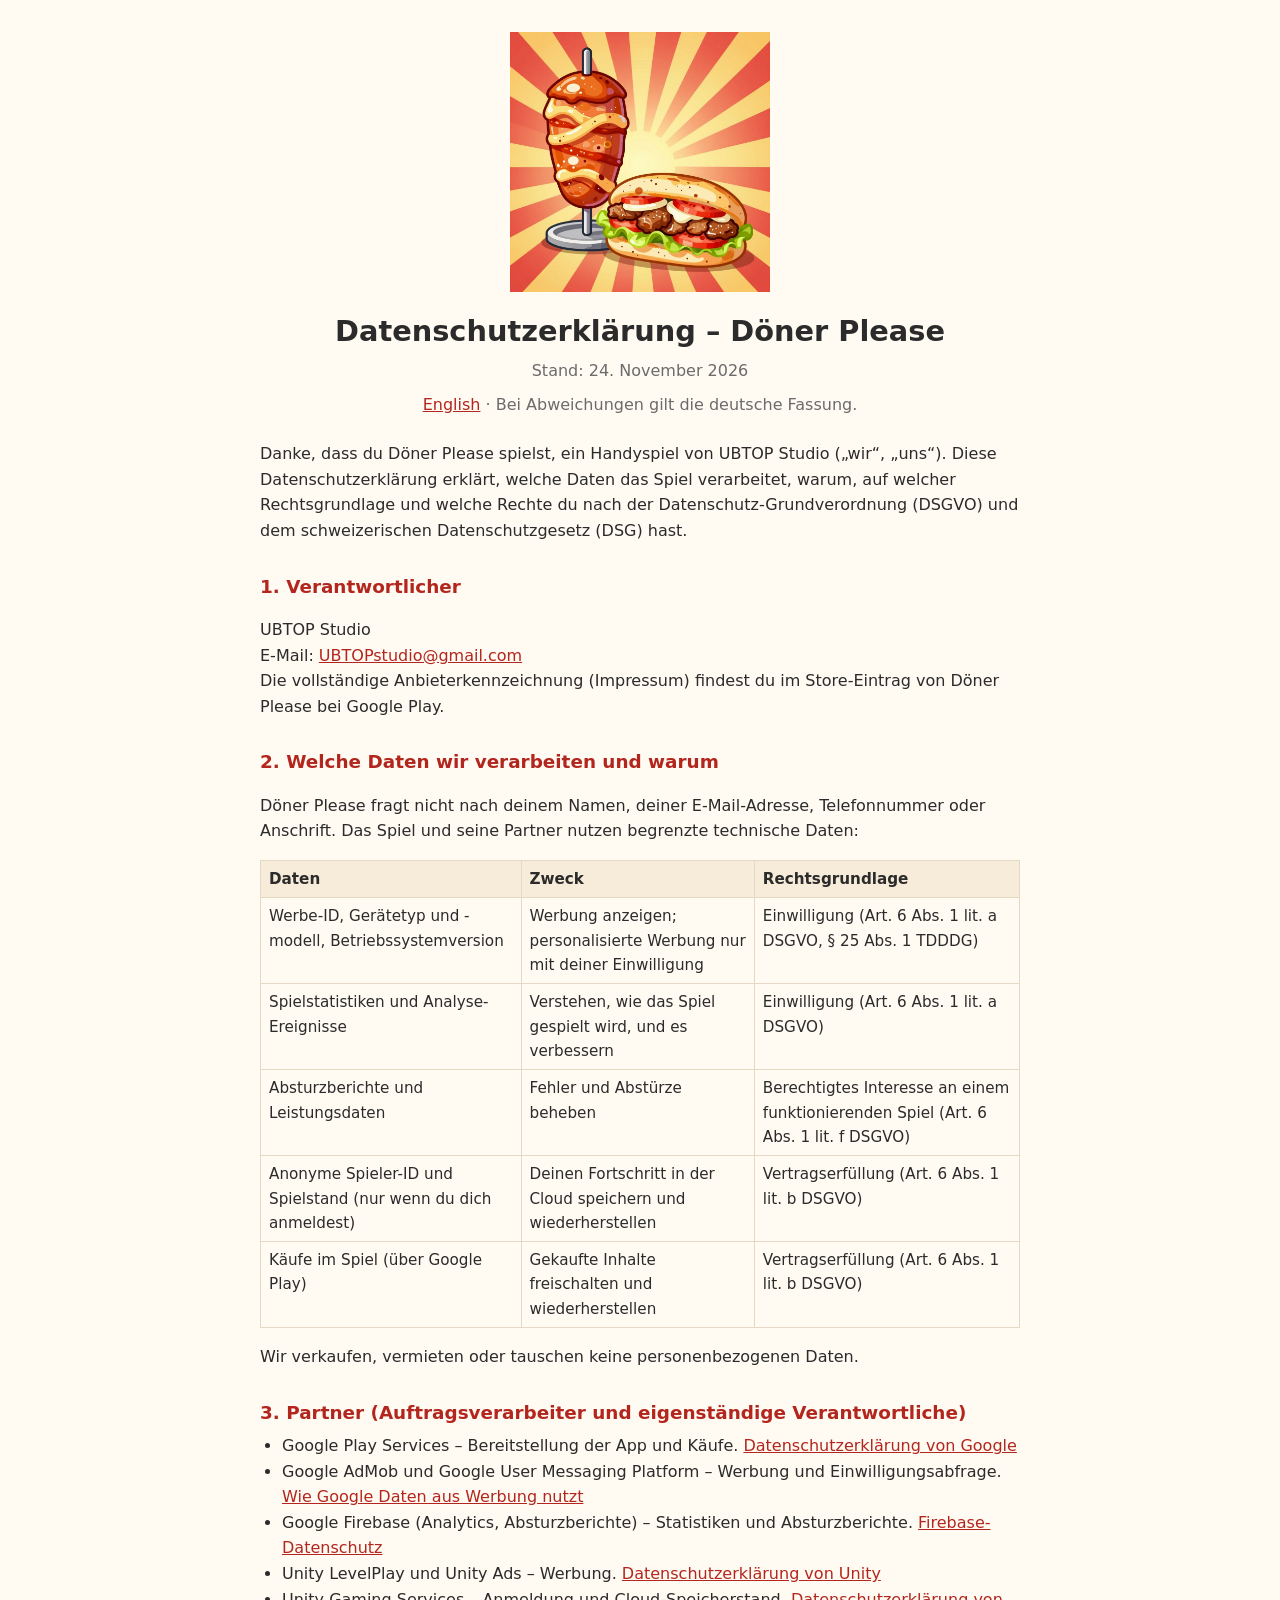
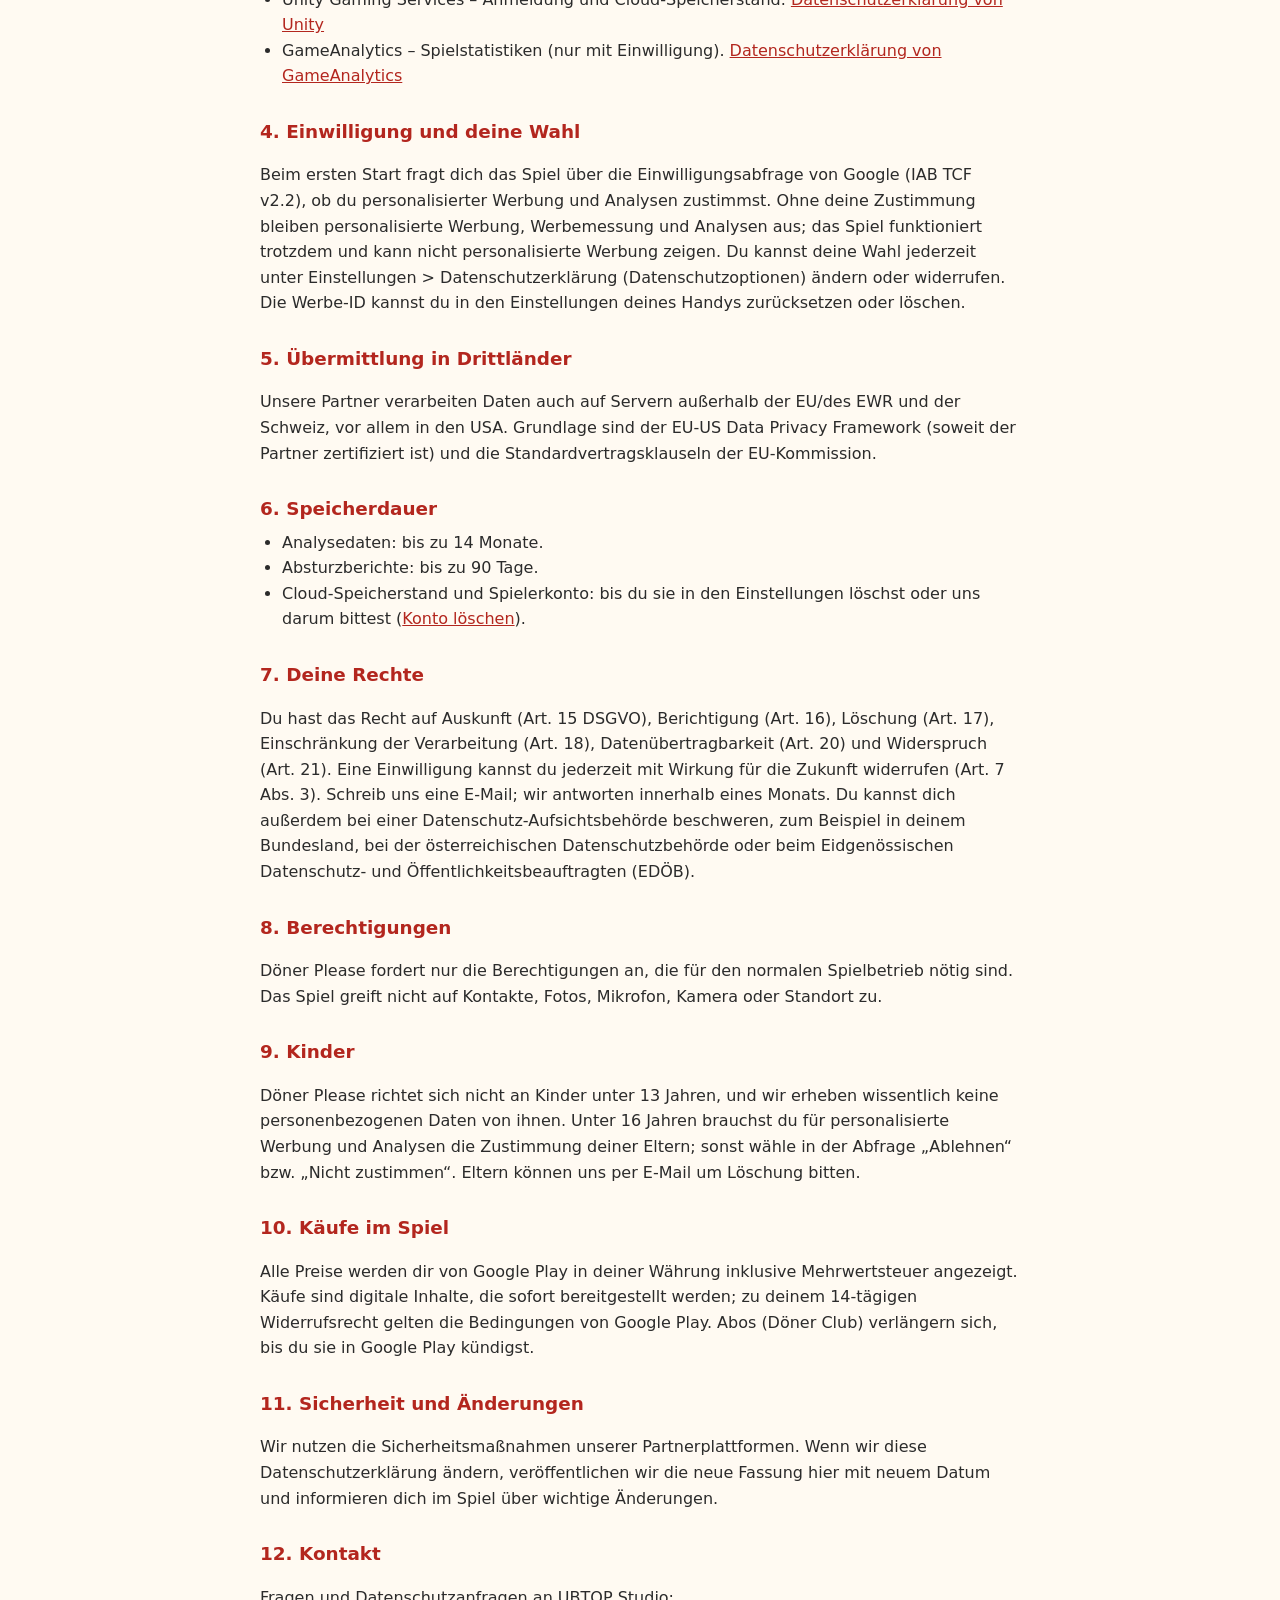
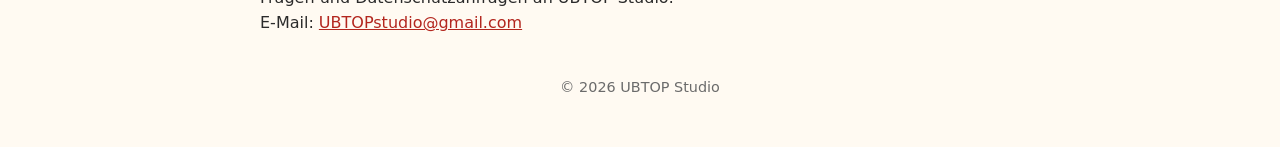
==== index.html @ a668dcb5 "Döner Please privacy policy site" ====
<!doctype html>
<html lang="de">
<head>
<meta charset="utf-8">
<meta name="viewport" content="width=device-width, initial-scale=1">
<title>Datenschutzerklärung – Döner Please</title>
<link rel="stylesheet" href="style.css">
</head>
<body>
<main>
<img class="logo" src="logo.png" alt="Döner Please Logo">
<h1>Datenschutzerklärung – Döner Please</h1>
<p class="updated">Stand: 24. November 2026</p>
<p class="lang"><a href="en/">English</a> · Bei Abweichungen gilt die deutsche Fassung.</p>

<p>Danke, dass du Döner Please spielst, ein Handyspiel von UBTOP Studio („wir“, „uns“). Diese Datenschutzerklärung erklärt, welche Daten das Spiel verarbeitet, warum, auf welcher Rechtsgrundlage und welche Rechte du nach der Datenschutz-Grundverordnung (DSGVO) und dem schweizerischen Datenschutzgesetz (DSG) hast.</p>

<h2>1. Verantwortlicher</h2>
<p>UBTOP Studio<br>E-Mail: <a href="mailto:UBTOPstudio@gmail.com">UBTOPstudio@gmail.com</a><br>Die vollständige Anbieterkennzeichnung (Impressum) findest du im Store-Eintrag von Döner Please bei Google Play.</p>

<h2>2. Welche Daten wir verarbeiten und warum</h2>
<p>Döner Please fragt nicht nach deinem Namen, deiner E-Mail-Adresse, Telefonnummer oder Anschrift. Das Spiel und seine Partner nutzen begrenzte technische Daten:</p>
<table>
  <tr><th>Daten</th><th>Zweck</th><th>Rechtsgrundlage</th></tr>
  <tr><td>Werbe-ID, Gerätetyp und -modell, Betriebssystemversion</td><td>Werbung anzeigen; personalisierte Werbung nur mit deiner Einwilligung</td><td>Einwilligung (Art. 6 Abs. 1 lit. a DSGVO, § 25 Abs. 1 TDDDG)</td></tr>
  <tr><td>Spielstatistiken und Analyse-Ereignisse</td><td>Verstehen, wie das Spiel gespielt wird, und es verbessern</td><td>Einwilligung (Art. 6 Abs. 1 lit. a DSGVO)</td></tr>
  <tr><td>Absturzberichte und Leistungsdaten</td><td>Fehler und Abstürze beheben</td><td>Berechtigtes Interesse an einem funktionierenden Spiel (Art. 6 Abs. 1 lit. f DSGVO)</td></tr>
  <tr><td>Anonyme Spieler-ID und Spielstand (nur wenn du dich anmeldest)</td><td>Deinen Fortschritt in der Cloud speichern und wiederherstellen</td><td>Vertragserfüllung (Art. 6 Abs. 1 lit. b DSGVO)</td></tr>
  <tr><td>Käufe im Spiel (über Google Play)</td><td>Gekaufte Inhalte freischalten und wiederherstellen</td><td>Vertragserfüllung (Art. 6 Abs. 1 lit. b DSGVO)</td></tr>
</table>
<p>Wir verkaufen, vermieten oder tauschen keine personenbezogenen Daten.</p>

<h2>3. Partner (Auftragsverarbeiter und eigenständige Verantwortliche)</h2>
<ul>
  <li>Google Play Services – Bereitstellung der App und Käufe. <a href="https://policies.google.com/privacy">Datenschutzerklärung von Google</a></li>
  <li>Google AdMob und Google User Messaging Platform – Werbung und Einwilligungsabfrage. <a href="https://policies.google.com/technologies/ads">Wie Google Daten aus Werbung nutzt</a></li>
  <li>Google Firebase (Analytics, Absturzberichte) – Statistiken und Absturzberichte. <a href="https://firebase.google.com/support/privacy">Firebase-Datenschutz</a></li>
  <li>Unity LevelPlay und Unity Ads – Werbung. <a href="https://unity.com/legal/privacy-policy">Datenschutzerklärung von Unity</a></li>
  <li>Unity Gaming Services – Anmeldung und Cloud-Speicherstand. <a href="https://unity.com/legal/privacy-policy">Datenschutzerklärung von Unity</a></li>
  <li>GameAnalytics – Spielstatistiken (nur mit Einwilligung). <a href="https://gameanalytics.com/privacy">Datenschutzerklärung von GameAnalytics</a></li>
</ul>

<h2>4. Einwilligung und deine Wahl</h2>
<p>Beim ersten Start fragt dich das Spiel über die Einwilligungsabfrage von Google (IAB TCF v2.2), ob du personalisierter Werbung und Analysen zustimmst. Ohne deine Zustimmung bleiben personalisierte Werbung, Werbemessung und Analysen aus; das Spiel funktioniert trotzdem und kann nicht personalisierte Werbung zeigen. Du kannst deine Wahl jederzeit unter Einstellungen &gt; Datenschutzerklärung (Datenschutzoptionen) ändern oder widerrufen. Die Werbe-ID kannst du in den Einstellungen deines Handys zurücksetzen oder löschen.</p>

<h2>5. Übermittlung in Drittländer</h2>
<p>Unsere Partner verarbeiten Daten auch auf Servern außerhalb der EU/des EWR und der Schweiz, vor allem in den USA. Grundlage sind der EU-US Data Privacy Framework (soweit der Partner zertifiziert ist) und die Standardvertragsklauseln der EU-Kommission.</p>

<h2>6. Speicherdauer</h2>
<ul>
  <li>Analysedaten: bis zu 14 Monate.</li>
  <li>Absturzberichte: bis zu 90 Tage.</li>
  <li>Cloud-Speicherstand und Spielerkonto: bis du sie in den Einstellungen löschst oder uns darum bittest (<a href="delete-account/">Konto löschen</a>).</li>
</ul>

<h2>7. Deine Rechte</h2>
<p>Du hast das Recht auf Auskunft (Art. 15 DSGVO), Berichtigung (Art. 16), Löschung (Art. 17), Einschränkung der Verarbeitung (Art. 18), Datenübertragbarkeit (Art. 20) und Widerspruch (Art. 21). Eine Einwilligung kannst du jederzeit mit Wirkung für die Zukunft widerrufen (Art. 7 Abs. 3). Schreib uns eine E-Mail; wir antworten innerhalb eines Monats. Du kannst dich außerdem bei einer Datenschutz-Aufsichtsbehörde beschweren, zum Beispiel in deinem Bundesland, bei der österreichischen Datenschutzbehörde oder beim Eidgenössischen Datenschutz- und Öffentlichkeitsbeauftragten (EDÖB).</p>

<h2>8. Berechtigungen</h2>
<p>Döner Please fordert nur die Berechtigungen an, die für den normalen Spielbetrieb nötig sind. Das Spiel greift nicht auf Kontakte, Fotos, Mikrofon, Kamera oder Standort zu.</p>

<h2>9. Kinder</h2>
<p>Döner Please richtet sich nicht an Kinder unter 13 Jahren, und wir erheben wissentlich keine personenbezogenen Daten von ihnen. Unter 16 Jahren brauchst du für personalisierte Werbung und Analysen die Zustimmung deiner Eltern; sonst wähle in der Abfrage „Ablehnen“ bzw. „Nicht zustimmen“. Eltern können uns per E-Mail um Löschung bitten.</p>

<h2>10. Käufe im Spiel</h2>
<p>Alle Preise werden dir von Google Play in deiner Währung inklusive Mehrwertsteuer angezeigt. Käufe sind digitale Inhalte, die sofort bereitgestellt werden; zu deinem 14-tägigen Widerrufsrecht gelten die Bedingungen von Google Play. Abos (Döner Club) verlängern sich, bis du sie in Google Play kündigst.</p>

<h2>11. Sicherheit und Änderungen</h2>
<p>Wir nutzen die Sicherheitsmaßnahmen unserer Partnerplattformen. Wenn wir diese Datenschutzerklärung ändern, veröffentlichen wir die neue Fassung hier mit neuem Datum und informieren dich im Spiel über wichtige Änderungen.</p>

<h2>12. Kontakt</h2>
<p>Fragen und Datenschutzanfragen an UBTOP Studio:<br>E-Mail: <a href="mailto:UBTOPstudio@gmail.com">UBTOPstudio@gmail.com</a></p>

<footer>© 2026 UBTOP Studio</footer>
</main>
</body>
</html>
---- style.css ----
body { margin: 0; background: #fffaf2; color: #2b2b2b; font: 16px/1.6 system-ui, -apple-system, "Segoe UI", Roboto, sans-serif; }
  main { max-width: 760px; margin: 0 auto; padding: 24px 16px 48px; }
  .logo { display: block; width: 260px; max-width: 70%; margin: 8px auto 16px; }
  h1 { font-size: 1.8rem; margin: 0 0 4px; text-align: center; }
  .updated, .lang { text-align: center; color: #6b6b6b; margin: 0 0 8px; }
  .lang { margin-bottom: 24px; }
  h2 { font-size: 1.15rem; margin: 28px 0 6px; color: #b3261e; }
  ul { padding-left: 22px; margin: 6px 0; }
  table { width: 100%; border-collapse: collapse; margin: 8px 0; font-size: .95rem; }
  th, td { border: 1px solid #e6d9c3; padding: 6px 8px; text-align: left; vertical-align: top; }
  th { background: #f7ecd9; }
  a { color: #b3261e; word-break: break-word; }
  footer { margin-top: 40px; text-align: center; color: #6b6b6b; font-size: .9rem; }
</head>
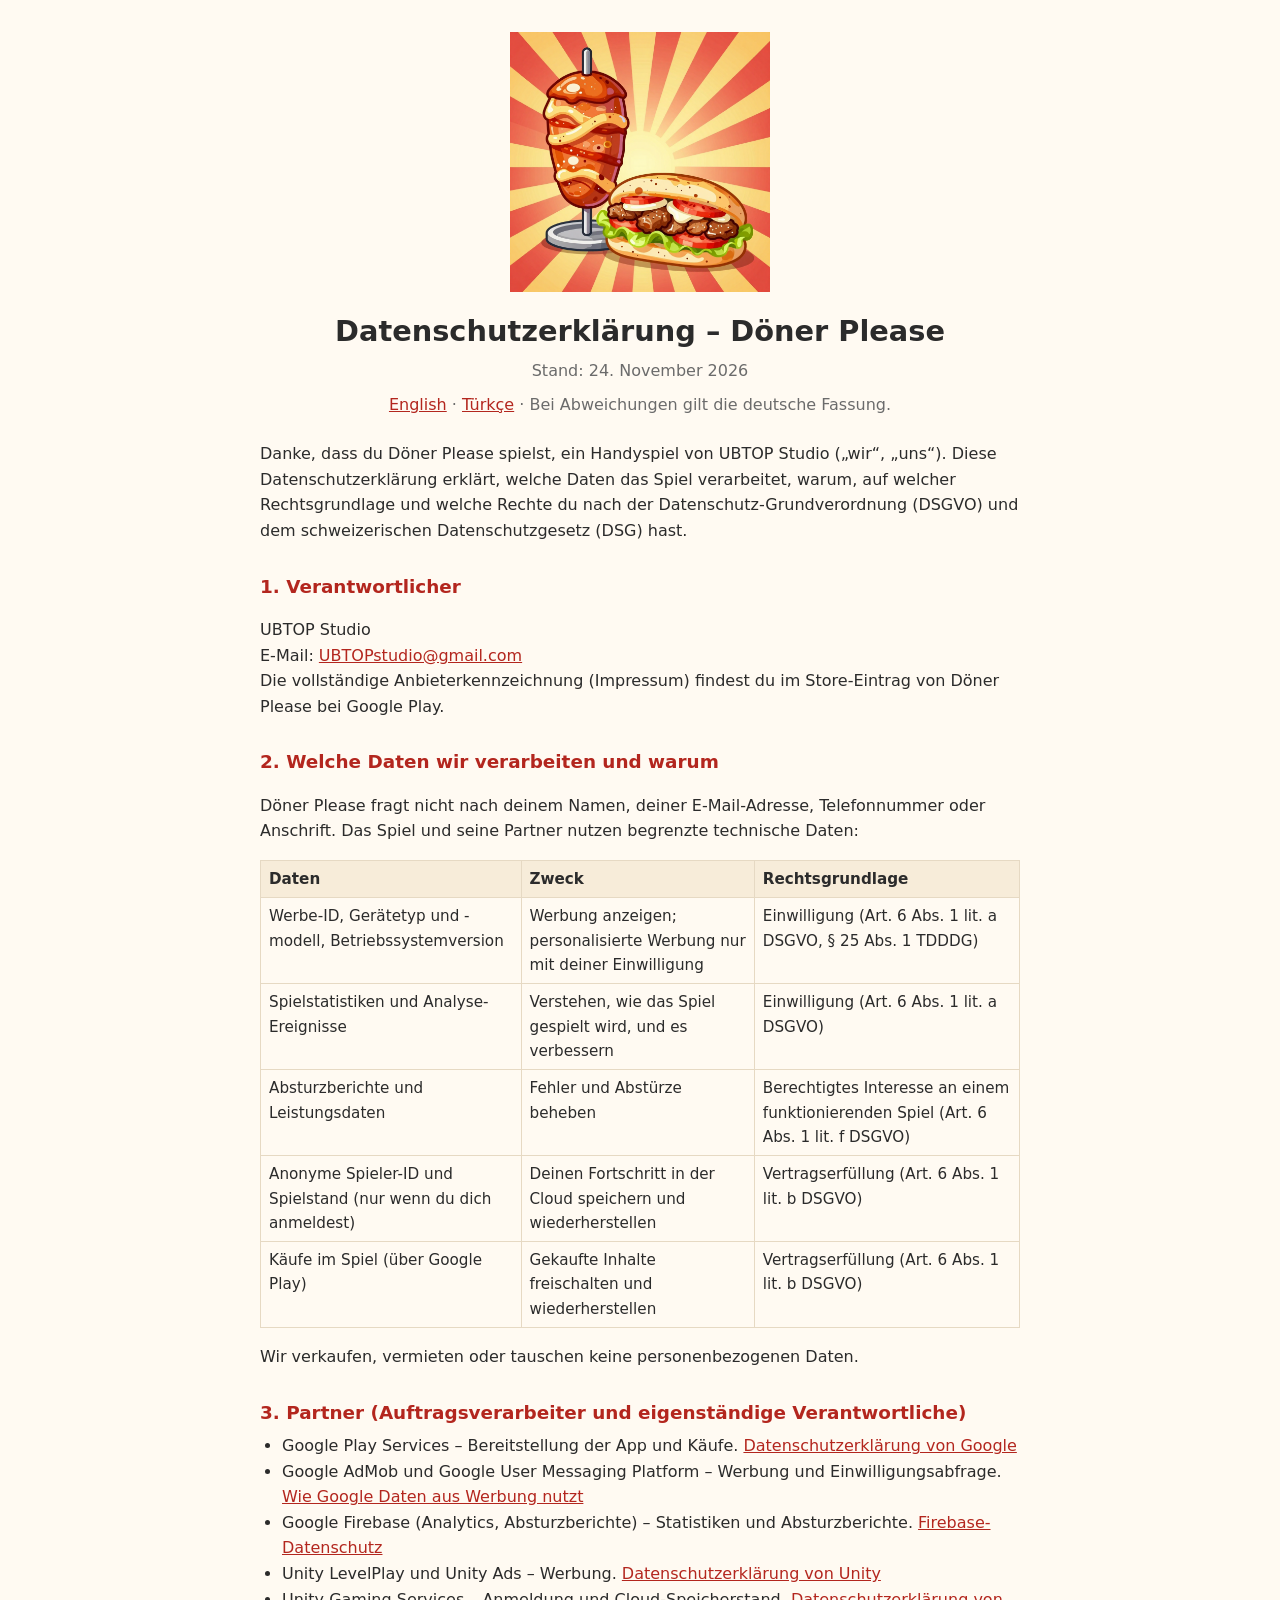
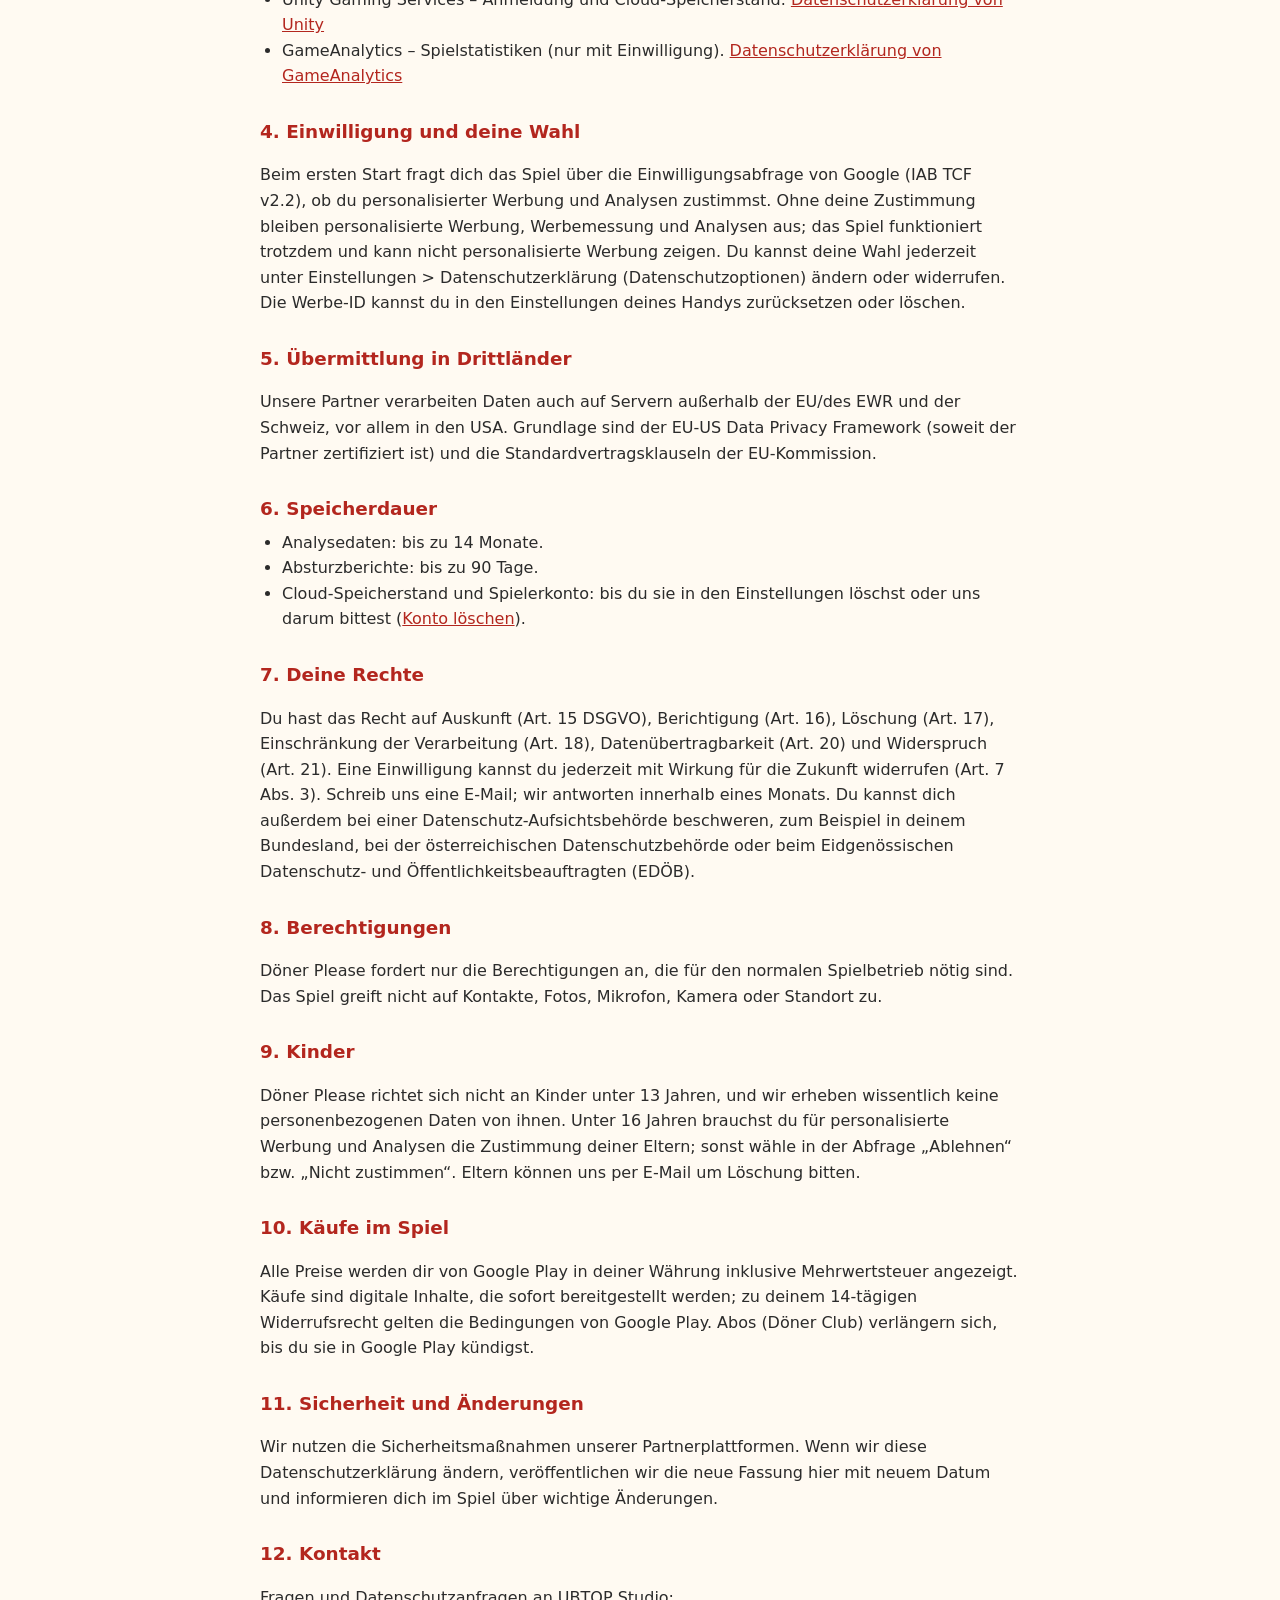
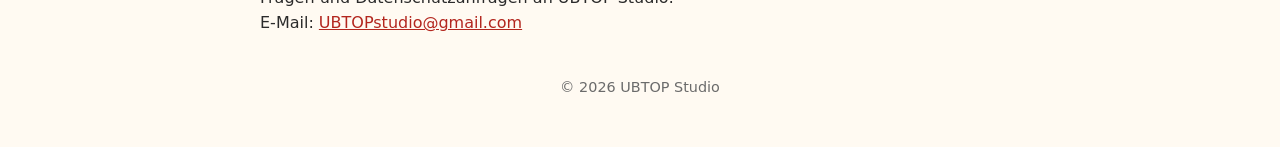
==== commit 5b9afafa: "Turkish privacy policy and account deletion page Co-Authored-By: Claude Opus 5.5 <noreply@anthropic." ====
--- a/index.html
+++ b/index.html
@@ -11,7 +11,7 @@
 <img class="logo" src="logo.png" alt="Döner Please Logo">
 <h1>Datenschutzerklärung – Döner Please</h1>
 <p class="updated">Stand: 24. November 2026</p>
-<p class="lang"><a href="en/">English</a> · Bei Abweichungen gilt die deutsche Fassung.</p>
+<p class="lang"><a href="en/">English</a> · <a href="tr/">Türkçe</a> · Bei Abweichungen gilt die deutsche Fassung.</p>
 
 <p>Danke, dass du Döner Please spielst, ein Handyspiel von UBTOP Studio („wir“, „uns“). Diese Datenschutzerklärung erklärt, welche Daten das Spiel verarbeitet, warum, auf welcher Rechtsgrundlage und welche Rechte du nach der Datenschutz-Grundverordnung (DSGVO) und dem schweizerischen Datenschutzgesetz (DSG) hast.</p>
 
